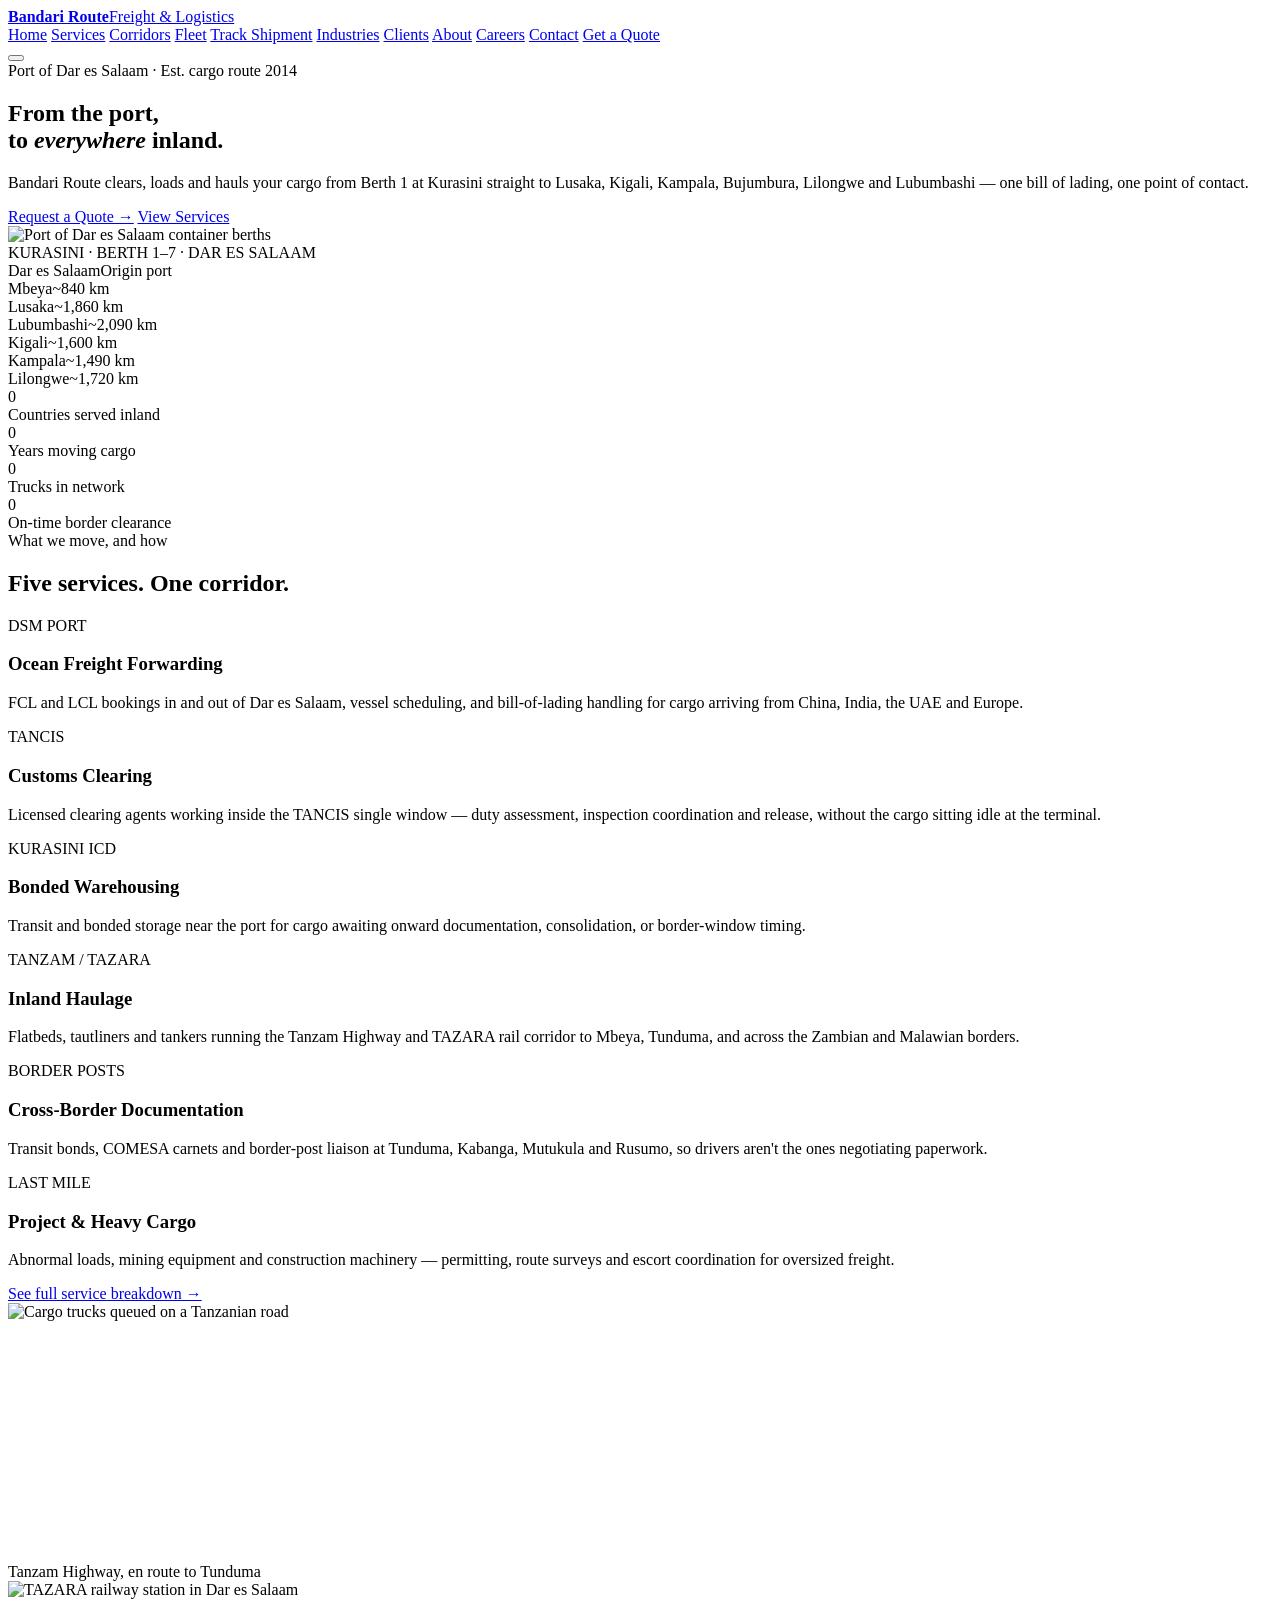
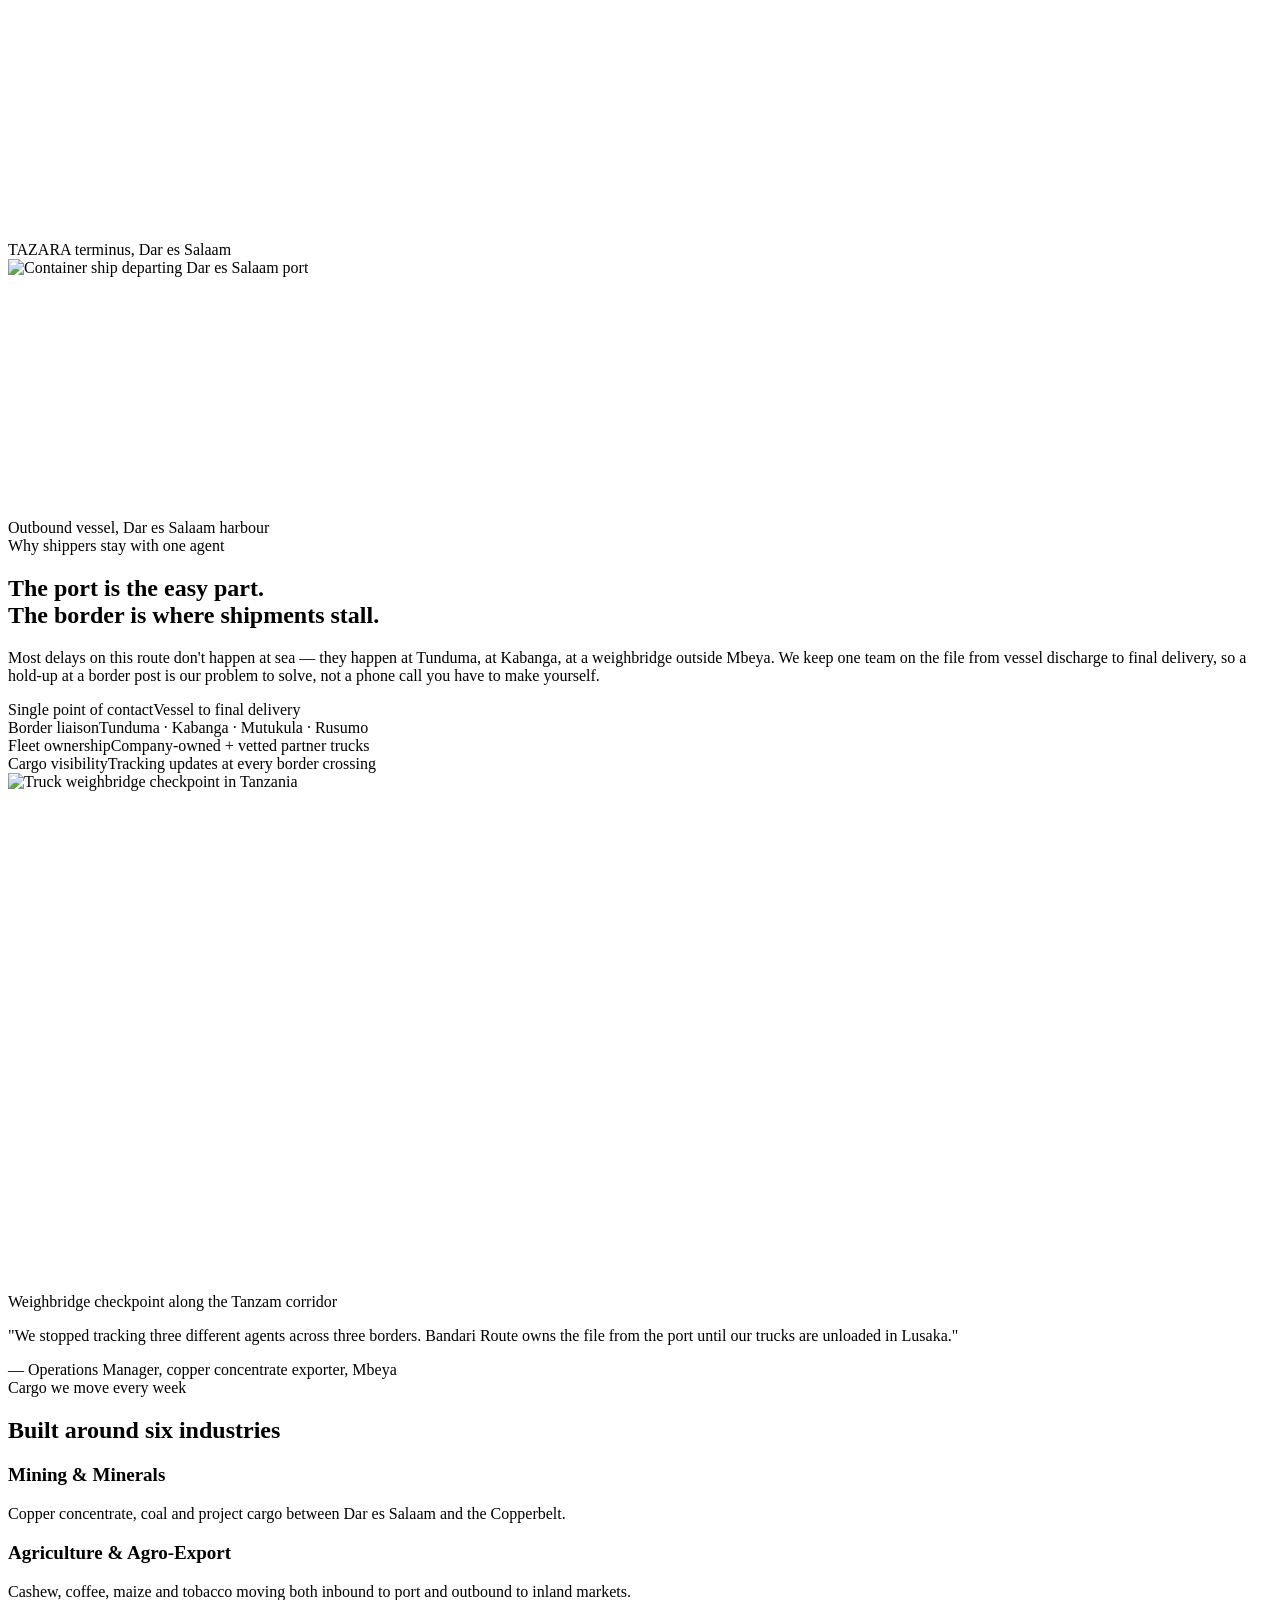
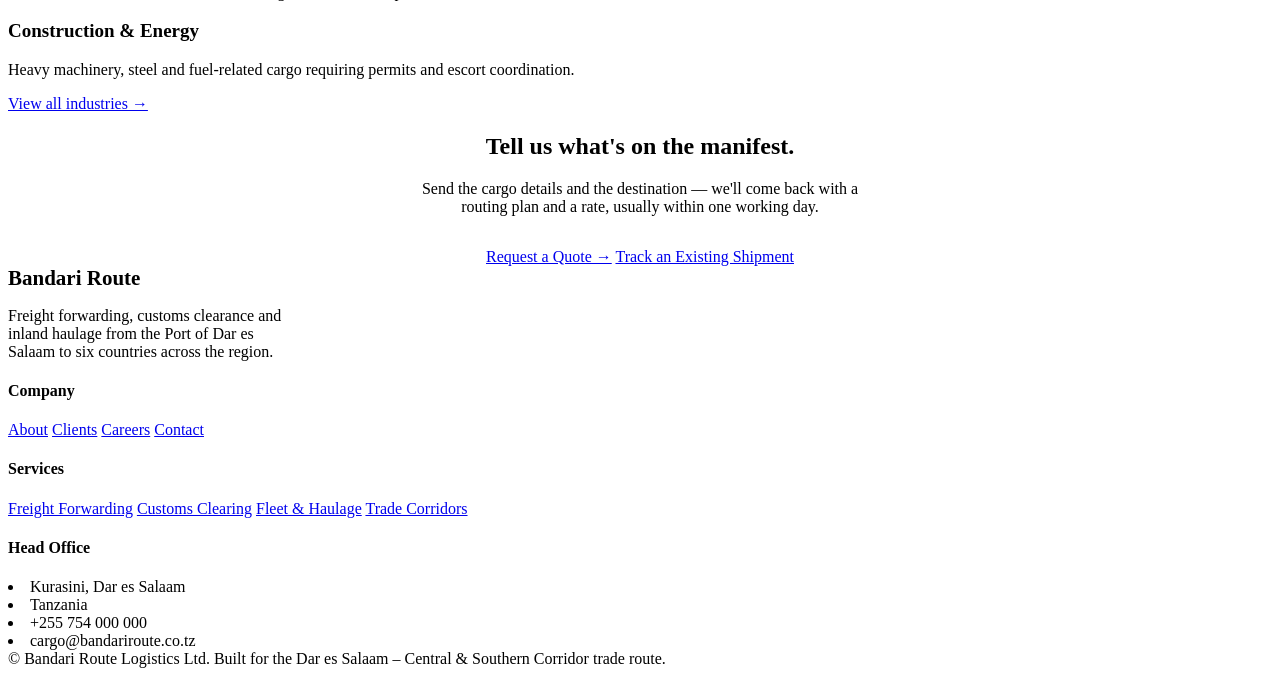
==== index.html @ 2009035c "Add files via upload" ====
<!DOCTYPE html>
<html lang="en">
<head>
<meta charset="UTF-8">
<meta name="viewport" content="width=device-width, initial-scale=1.0">
<title>Bandari Route — Freight, Customs & Inland Logistics from Dar es Salaam</title>
<meta name="description" content="Bandari Route moves cargo from the Port of Dar es Salaam to Zambia, DRC, Rwanda, Burundi, Uganda and Malawi — freight forwarding, customs clearing, warehousing and haulage.">
<link rel="preconnect" href="https://fonts.googleapis.com">
<link rel="stylesheet" href="assets/styles.css">
</head>
<body>

<header class="site-nav">
  <div class="wrap nav-inner">
    <a href="index.html" class="logo"><b>Bandari Route</b><span>Freight &amp; Logistics</span></a>
    <nav class="nav-links">
      <a href="index.html">Home</a>
      <a href="services.html">Services</a>
      <a href="corridors.html">Corridors</a>
      <a href="fleet.html">Fleet</a>
      <a href="tracking.html">Track Shipment</a>
      <a href="industries.html">Industries</a>
      <a href="clients.html">Clients</a>
      <a href="about.html">About</a>
      <a href="careers.html">Careers</a>
      <a href="contact.html">Contact</a>
      <a href="contact.html" class="nav-cta">Get a Quote</a>
    </nav>
    <button class="nav-toggle" aria-label="Menu"><span></span><span></span><span></span></button>
  </div>
</header>

<!-- HERO -->
<section class="hero dark">
  <div class="wrap">
    <div class="hero-grid">
      <div class="reveal in">
        <div class="eyebrow hero-kicker">Port of Dar es Salaam · Est. cargo route 2014</div>
        <h1>From the port,<br>to <em>everywhere</em> inland.</h1>
        <p class="hero-sub">Bandari Route clears, loads and hauls your cargo from Berth 1 at Kurasini straight to Lusaka, Kigali, Kampala, Bujumbura, Lilongwe and Lubumbashi — one bill of lading, one point of contact.</p>
        <div class="hero-actions">
          <a href="contact.html" class="btn btn-solid">Request a Quote →</a>
          <a href="services.html" class="btn">View Services</a>
        </div>
      </div>
      <div class="hero-photo reveal in">
        <img src="https://commons.wikimedia.org/wiki/Special:FilePath/Dar-es-salaam%20Port.jpg?width=1200" alt="Port of Dar es Salaam container berths">
        <div class="hero-tag">KURASINI · BERTH 1–7 · DAR ES SALAAM</div>
      </div>
    </div>
  </div>

  <!-- SIGNATURE: corridor route bar -->
  <div class="corridor">
    <div class="wrap">
      <div class="corridor-track">
        <div class="corridor-line"></div>
        <div class="corridor-fill"></div>
        <div class="corridor-stops">
          <div class="cstop origin"><span class="dot"></span><span class="city">Dar es Salaam</span><span class="km">Origin port</span></div>
          <div class="cstop"><span class="dot"></span><span class="city">Mbeya</span><span class="km">~840 km</span></div>
          <div class="cstop"><span class="dot"></span><span class="city">Lusaka</span><span class="km">~1,860 km</span></div>
          <div class="cstop"><span class="dot"></span><span class="city">Lubumbashi</span><span class="km">~2,090 km</span></div>
          <div class="cstop"><span class="dot"></span><span class="city">Kigali</span><span class="km">~1,600 km</span></div>
          <div class="cstop"><span class="dot"></span><span class="city">Kampala</span><span class="km">~1,490 km</span></div>
          <div class="cstop"><span class="dot"></span><span class="city">Lilongwe</span><span class="km">~1,720 km</span></div>
        </div>
      </div>
    </div>
  </div>
</section>

<!-- INTRO STRIP -->
<section class="bg-paper section-tight">
  <div class="wrap">
    <div class="grid-4">
      <div class="stat reveal"><div class="num"><span data-count="6">0</span></div><div class="lbl">Countries served inland</div></div>
      <div class="stat reveal"><div class="num"><span data-count="11">0</span></div><div class="lbl">Years moving cargo</div></div>
      <div class="stat reveal"><div class="num"><span data-count="180" data-suffix="+">0</span></div><div class="lbl">Trucks in network</div></div>
      <div class="stat reveal"><div class="num"><span data-count="98" data-suffix="%">0</span></div><div class="lbl">On-time border clearance</div></div>
    </div>
  </div>
</section>

<div class="wrap"><div class="hr"></div></div>

<!-- SERVICES OVERVIEW -->
<section class="bg-paper">
  <div class="wrap">
    <div class="section-head reveal">
      <div class="eyebrow">What we move, and how</div>
      <h2>Five services. One corridor.</h2>
    </div>
    <div class="grid-3">

      <div class="card reveal">
        <span class="waypoint">DSM PORT</span>
        <h3>Ocean Freight Forwarding</h3>
        <p class="mt-12">FCL and LCL bookings in and out of Dar es Salaam, vessel scheduling, and bill-of-lading handling for cargo arriving from China, India, the UAE and Europe.</p>
      </div>

      <div class="card reveal">
        <span class="waypoint">TANCIS</span>
        <h3>Customs Clearing</h3>
        <p class="mt-12">Licensed clearing agents working inside the TANCIS single window — duty assessment, inspection coordination and release, without the cargo sitting idle at the terminal.</p>
      </div>

      <div class="card reveal">
        <span class="waypoint">KURASINI ICD</span>
        <h3>Bonded Warehousing</h3>
        <p class="mt-12">Transit and bonded storage near the port for cargo awaiting onward documentation, consolidation, or border-window timing.</p>
      </div>

      <div class="card reveal">
        <span class="waypoint">TANZAM / TAZARA</span>
        <h3>Inland Haulage</h3>
        <p class="mt-12">Flatbeds, tautliners and tankers running the Tanzam Highway and TAZARA rail corridor to Mbeya, Tunduma, and across the Zambian and Malawian borders.</p>
      </div>

      <div class="card reveal">
        <span class="waypoint">BORDER POSTS</span>
        <h3>Cross-Border Documentation</h3>
        <p class="mt-12">Transit bonds, COMESA carnets and border-post liaison at Tunduma, Kabanga, Mutukula and Rusumo, so drivers aren't the ones negotiating paperwork.</p>
      </div>

      <div class="card reveal">
        <span class="waypoint">LAST MILE</span>
        <h3>Project &amp; Heavy Cargo</h3>
        <p class="mt-12">Abnormal loads, mining equipment and construction machinery — permitting, route surveys and escort coordination for oversized freight.</p>
      </div>

    </div>
    <div class="mt-48"><a href="services.html" class="btn">See full service breakdown →</a></div>
  </div>
</section>

<!-- PHOTO BAND -->
<section class="bg-night dark section-tight">
  <div class="wrap">
    <div class="grid-3">
      <div class="reveal">
        <div class="photo-frame" style="height:260px;"><img src="https://commons.wikimedia.org/wiki/Special:FilePath/Trucks%20in%20Tanzania.JPG?width=700" alt="Cargo trucks queued on a Tanzanian road"></div>
        <div class="photo-cap">Tanzam Highway, en route to Tunduma</div>
      </div>
      <div class="reveal">
        <div class="photo-frame" style="height:260px;"><img src="https://commons.wikimedia.org/wiki/Special:FilePath/TAZARA%20Dar%20es%20Salaam%20Station.jpg?width=700" alt="TAZARA railway station in Dar es Salaam"></div>
        <div class="photo-cap">TAZARA terminus, Dar es Salaam</div>
      </div>
      <div class="reveal">
        <div class="photo-frame" style="height:260px;"><img src="https://commons.wikimedia.org/wiki/Special:FilePath/A%20ship%20leaving%20Dar%20es%20salaam%20port.jpg?width=700" alt="Container ship departing Dar es Salaam port"></div>
        <div class="photo-cap">Outbound vessel, Dar es Salaam harbour</div>
      </div>
    </div>
  </div>
</section>

<!-- WHY US -->
<section class="bg-sand">
  <div class="wrap grid-2" style="align-items:center;">
    <div class="reveal">
      <div class="eyebrow">Why shippers stay with one agent</div>
      <h2 class="mt-16">The port is the easy part.<br>The border is where shipments stall.</h2>
      <p class="mt-24">Most delays on this route don't happen at sea — they happen at Tunduma, at Kabanga, at a weighbridge outside Mbeya. We keep one team on the file from vessel discharge to final delivery, so a hold-up at a border post is our problem to solve, not a phone call you have to make yourself.</p>
      <div class="dl mt-32">
        <div class="dl-row"><span class="k">Single point of contact</span><span>Vessel to final delivery</span></div>
        <div class="dl-row"><span class="k">Border liaison</span><span>Tunduma · Kabanga · Mutukula · Rusumo</span></div>
        <div class="dl-row"><span class="k">Fleet ownership</span><span>Company-owned + vetted partner trucks</span></div>
        <div class="dl-row"><span class="k">Cargo visibility</span><span>Tracking updates at every border crossing</span></div>
      </div>
    </div>
    <div class="reveal">
      <div class="photo-frame" style="height:520px;"><img src="https://commons.wikimedia.org/wiki/Special:FilePath/Truck%20scale%20in%20Tanzania.JPG?width=900" alt="Truck weighbridge checkpoint in Tanzania"></div>
      <div class="photo-cap">Weighbridge checkpoint along the Tanzam corridor</div>
    </div>
  </div>
</section>

<!-- TESTIMONIAL STRIP -->
<section class="bg-teal dark section-tight">
  <div class="wrap">
    <div class="reveal">
      <p class="quote">"We stopped tracking three different agents across three borders. Bandari Route owns the file from the port until our trucks are unloaded in Lusaka."</p>
      <div class="quote-by">— Operations Manager, copper concentrate exporter, Mbeya</div>
    </div>
  </div>
</section>

<!-- INDUSTRIES STRIP -->
<section class="bg-paper">
  <div class="wrap">
    <div class="section-head reveal">
      <div class="eyebrow">Cargo we move every week</div>
      <h2>Built around six industries</h2>
    </div>
    <div class="grid-3">
      <div class="card reveal"><h3 style="font-size:19px;">Mining &amp; Minerals</h3><p class="mt-12 small">Copper concentrate, coal and project cargo between Dar es Salaam and the Copperbelt.</p></div>
      <div class="card reveal"><h3 style="font-size:19px;">Agriculture &amp; Agro-Export</h3><p class="mt-12 small">Cashew, coffee, maize and tobacco moving both inbound to port and outbound to inland markets.</p></div>
      <div class="card reveal"><h3 style="font-size:19px;">Construction &amp; Energy</h3><p class="mt-12 small">Heavy machinery, steel and fuel-related cargo requiring permits and escort coordination.</p></div>
    </div>
    <div class="mt-32"><a href="industries.html" class="btn">View all industries →</a></div>
  </div>
</section>

<!-- CTA -->
<section class="bg-night dark">
  <div class="wrap" style="text-align:center;">
    <div class="reveal">
      <h2>Tell us what's on the manifest.</h2>
      <p class="mt-16" style="max-width:480px;margin:0 auto;">Send the cargo details and the destination — we'll come back with a routing plan and a rate, usually within one working day.</p>
      <div class="hero-actions" style="justify-content:center;margin-top:32px;">
        <a href="contact.html" class="btn btn-solid">Request a Quote →</a>
        <a href="tracking.html" class="btn">Track an Existing Shipment</a>
      </div>
    </div>
  </div>
</section>

<footer>
  <div class="wrap">
    <div class="footer-grid">
      <div>
        <b style="color:var(--paper); font-family:var(--display); font-size:21px;">Bandari Route</b>
        <p class="small mt-16" style="max-width:280px;">Freight forwarding, customs clearance and inland haulage from the Port of Dar es Salaam to six countries across the region.</p>
      </div>
      <div>
        <h4>Company</h4>
        <a href="about.html">About</a>
        <a href="clients.html">Clients</a>
        <a href="careers.html">Careers</a>
        <a href="contact.html">Contact</a>
      </div>
      <div>
        <h4>Services</h4>
        <a href="services.html">Freight Forwarding</a>
        <a href="services.html">Customs Clearing</a>
        <a href="fleet.html">Fleet &amp; Haulage</a>
        <a href="corridors.html">Trade Corridors</a>
      </div>
      <div>
        <h4>Head Office</h4>
        <li>Kurasini, Dar es Salaam</li>
        <li>Tanzania</li>
        <li>+255 754 000 000</li>
        <li>cargo@bandariroute.co.tz</li>
      </div>
    </div>
    <div class="footer-bottom">
      <span>© <span class="year"></span> Bandari Route Logistics Ltd.</span>
      <span>Built for the Dar es Salaam – Central &amp; Southern Corridor trade route.</span>
    </div>
  </div>
</footer>

<script src="assets/script.js"></script>
</body>
</html>
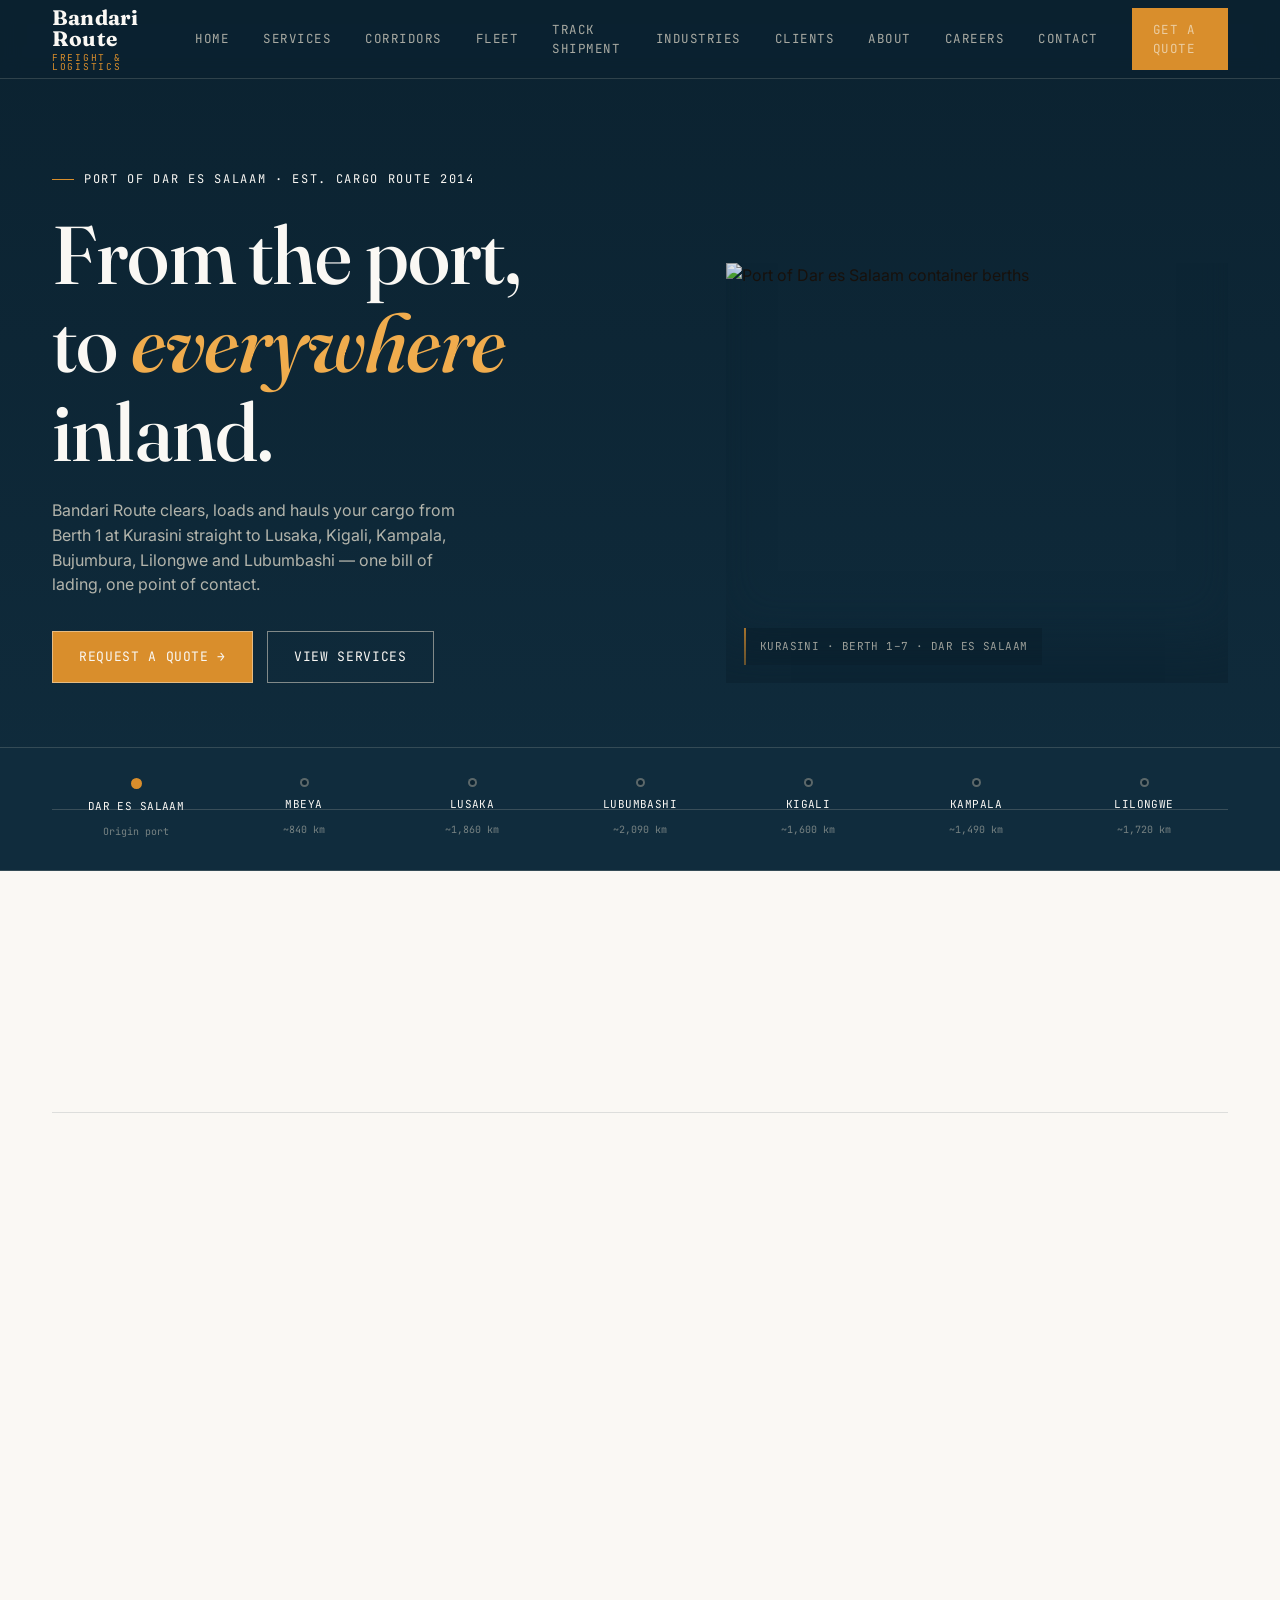
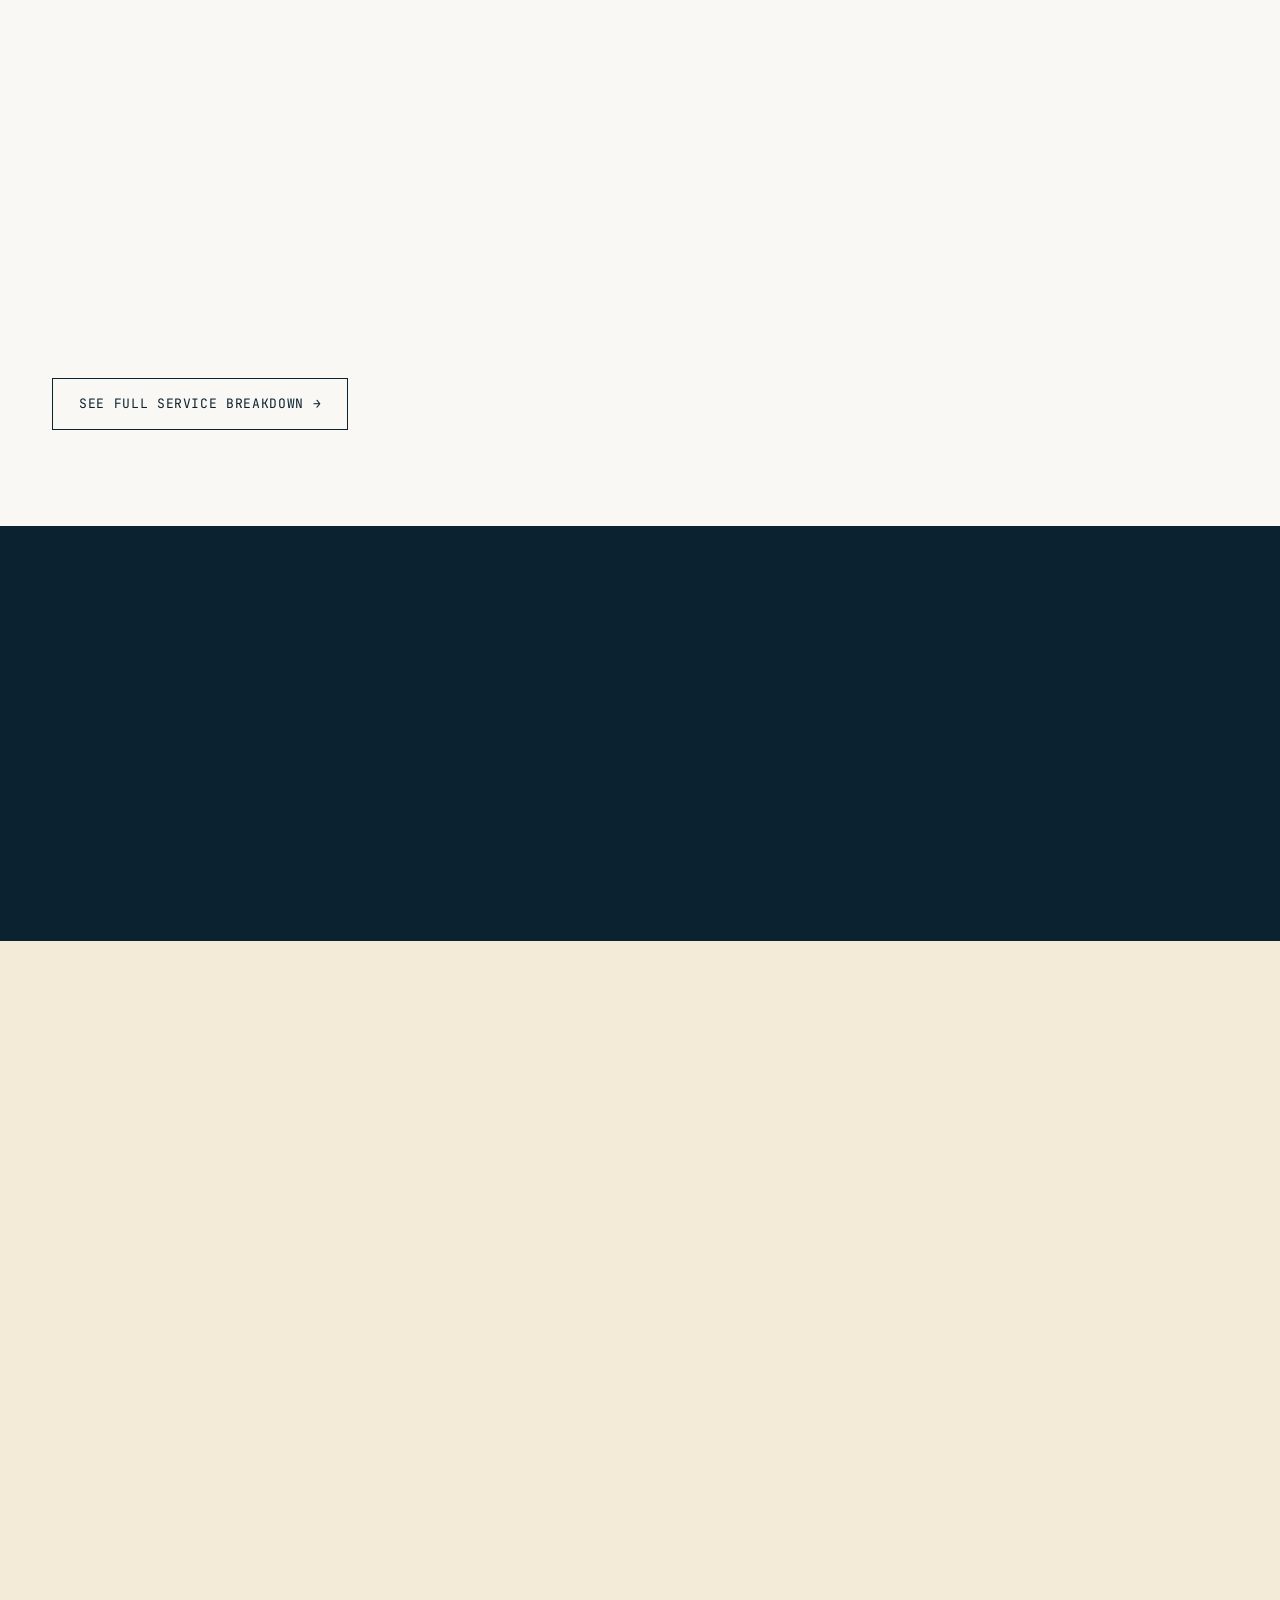
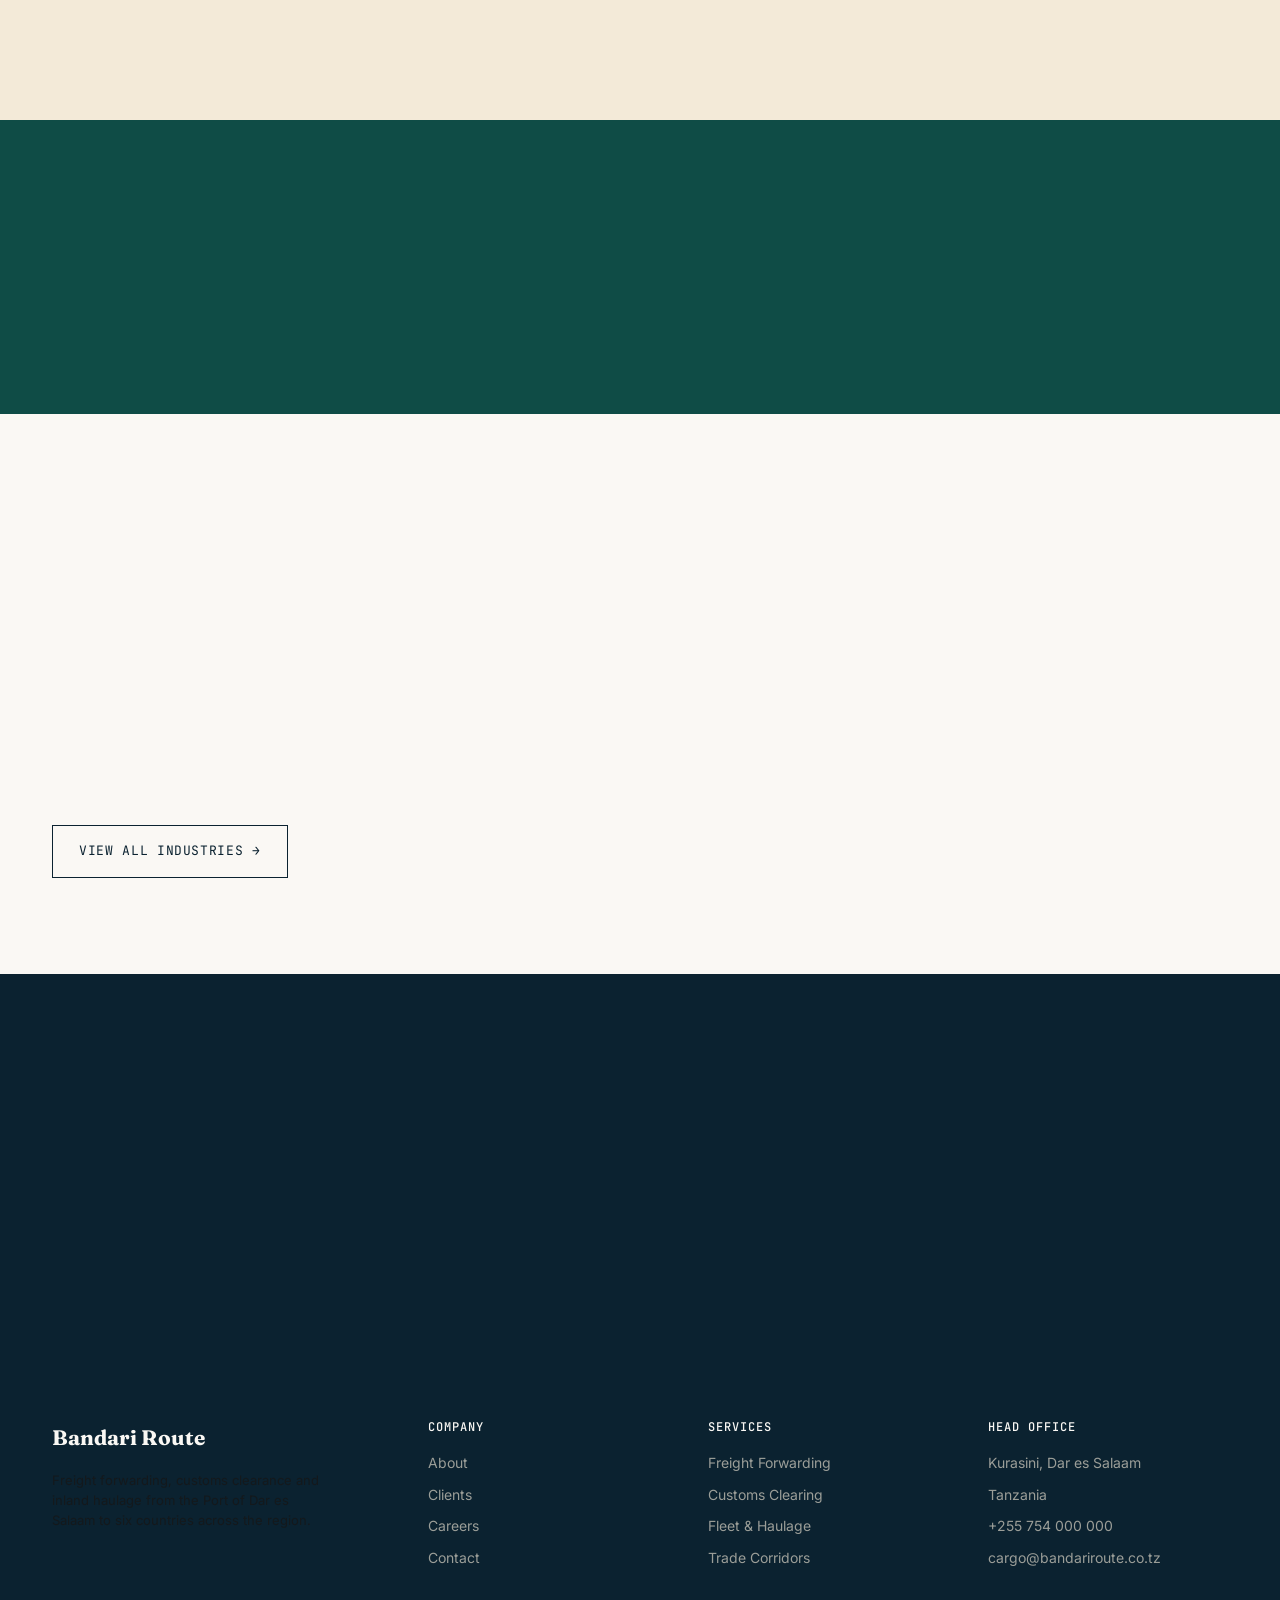
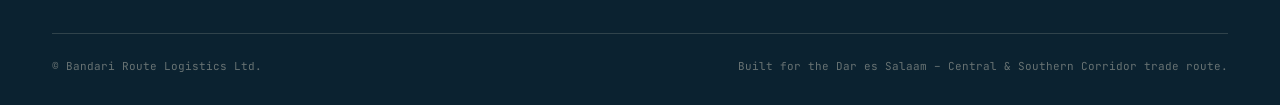
==== commit c8471c09: "Update index.html" ====
--- a/index.html
+++ b/index.html
@@ -6,7 +6,7 @@
 <title>Bandari Route — Freight, Customs & Inland Logistics from Dar es Salaam</title>
 <meta name="description" content="Bandari Route moves cargo from the Port of Dar es Salaam to Zambia, DRC, Rwanda, Burundi, Uganda and Malawi — freight forwarding, customs clearing, warehousing and haulage.">
 <link rel="preconnect" href="https://fonts.googleapis.com">
-<link rel="stylesheet" href="assets/styles.css">
+<link rel="stylesheet" href="styles.css">
 </head>
 <body>
 
--- a/styles.css
+++ b/styles.css
@@ -0,0 +1,293 @@
+/* ============================================================
+   BANDARI ROUTE — design tokens
+   Palette: night indigo / deep teal / sun ochre / rust / sand
+   ============================================================ */
+
+@import url('https://fonts.googleapis.com/css2?family=Fraunces:opsz,wght,SOFT@9..144,300..700,0..100&family=Inter:wght@400;500;600;700&family=JetBrains+Mono:wght@400;500;600&display=swap');
+
+:root{
+  --night:        #0B2230;
+  --night-2:      #102C3D;
+  --teal:         #0F4C46;
+  --teal-light:   #1C7C74;
+  --ochre:        #D98E2C;
+  --ochre-light:  #F0AC4D;
+  --rust:         #B6491F;
+  --sand:         #F3EAD8;
+  --paper:        #FAF8F4;
+  --ink:          #1A1410;
+  --ink-soft:     rgba(26,20,16,.62);
+  --line:         rgba(11,34,48,.12);
+  --line-dark:    rgba(243,234,216,.16);
+
+  --display: 'Fraunces', serif;
+  --body: 'Inter', sans-serif;
+  --mono: 'JetBrains Mono', monospace;
+
+  --container: 1240px;
+  --radius: 2px;
+}
+
+*{ box-sizing:border-box; margin:0; padding:0; }
+html{ scroll-behavior:smooth; }
+body{
+  font-family:var(--body);
+  color:var(--ink);
+  background:var(--paper);
+  line-height:1.55;
+  -webkit-font-smoothing:antialiased;
+  overflow-x:hidden;
+}
+img{ max-width:100%; display:block; }
+a{ color:inherit; text-decoration:none; }
+ul{ list-style:none; }
+
+@media (prefers-reduced-motion: reduce){
+  *{ animation-duration:.01ms !important; animation-iteration-count:1 !important; transition-duration:.01ms !important; scroll-behavior:auto !important; }
+}
+
+.wrap{ max-width:var(--container); margin:0 auto; padding:0 32px; }
+@media (max-width:768px){ .wrap{ padding:0 20px; } }
+
+.eyebrow{
+  font-family:var(--mono);
+  font-size:12px;
+  letter-spacing:.14em;
+  text-transform:uppercase;
+  color:var(--ochre);
+  display:flex; align-items:center; gap:10px;
+}
+.eyebrow::before{ content:''; width:22px; height:1px; background:var(--ochre); display:inline-block; }
+
+h1,h2,h3,h4{ font-family:var(--display); font-weight:600; letter-spacing:-.01em; color:var(--night); line-height:1.08; }
+.dark h1,.dark h2,.dark h3,.dark h4{ color:var(--paper); }
+
+h1{ font-size:clamp(40px,6.4vw,84px); font-weight:500; }
+h2{ font-size:clamp(30px,3.6vw,48px); }
+h3{ font-size:clamp(20px,2.2vw,26px); }
+
+p{ color:var(--ink-soft); }
+.dark p{ color:rgba(243,234,216,.72); }
+
+.btn{
+  font-family:var(--mono);
+  font-size:13px;
+  letter-spacing:.05em;
+  text-transform:uppercase;
+  display:inline-flex; align-items:center; gap:10px;
+  padding:15px 26px;
+  border:1px solid var(--night);
+  color:var(--night);
+  background:transparent;
+  cursor:pointer;
+  transition:.25s ease;
+  white-space:nowrap;
+}
+.btn:hover{ background:var(--night); color:var(--paper); }
+.btn-solid{ background:var(--ochre); border-color:var(--ochre); color:var(--night); }
+.btn-solid:hover{ background:var(--ochre-light); border-color:var(--ochre-light); color:var(--night); }
+.dark .btn{ border-color:rgba(243,234,216,.5); color:var(--paper); }
+.dark .btn:hover{ background:var(--paper); color:var(--night); }
+
+/* ============================ NAV ============================ */
+header.site-nav{
+  position:fixed; top:0; left:0; right:0; z-index:100;
+  background:rgba(11,34,48,.92);
+  backdrop-filter:blur(10px);
+  border-bottom:1px solid var(--line-dark);
+}
+.nav-inner{ display:flex; align-items:center; justify-content:space-between; height:78px; }
+.logo{ display:flex; flex-direction:column; line-height:1; }
+.logo b{ font-family:var(--display); font-size:21px; color:var(--paper); letter-spacing:.01em; }
+.logo span{ font-family:var(--mono); font-size:9.5px; letter-spacing:.18em; color:var(--ochre); text-transform:uppercase; margin-top:4px; }
+.nav-links{ display:flex; gap:34px; align-items:center; }
+.nav-links a{
+  font-family:var(--mono); font-size:12.5px; letter-spacing:.04em; text-transform:uppercase;
+  color:rgba(243,234,216,.68);
+  transition:.2s;
+  position:relative;
+}
+.nav-links a:hover, .nav-links a.active{ color:var(--ochre); }
+.nav-links a.active::after{ content:''; position:absolute; bottom:-20px; left:0; right:0; height:2px; background:var(--ochre); }
+.nav-cta{
+  font-family:var(--mono); font-size:12px; letter-spacing:.05em; text-transform:uppercase;
+  padding:11px 20px; background:var(--ochre); color:var(--night); border:1px solid var(--ochre);
+}
+.nav-toggle{ display:none; flex-direction:column; gap:5px; cursor:pointer; background:none; border:none; }
+.nav-toggle span{ width:24px; height:2px; background:var(--paper); }
+
+@media (max-width:980px){
+  .nav-links{
+    position:fixed; top:78px; left:0; right:0; bottom:0;
+    background:var(--night); flex-direction:column; align-items:flex-start;
+    padding:36px 28px; gap:26px; transform:translateX(100%); transition:.3s ease;
+    overflow-y:auto;
+  }
+  .nav-links.open{ transform:translateX(0); }
+  .nav-links a{ font-size:16px; }
+  .nav-toggle{ display:flex; }
+  .nav-cta{ display:none; }
+}
+
+/* ============================ HERO ============================ */
+.hero{
+  background:linear-gradient(180deg, var(--night) 0%, var(--night-2) 100%);
+  padding:170px 0 0;
+  position:relative;
+}
+.hero-grid{ display:grid; grid-template-columns:1.1fr .9fr; gap:60px; align-items:end; padding-bottom:64px; }
+@media (max-width:980px){ .hero-grid{ grid-template-columns:1fr; padding-bottom:40px; } }
+.hero-kicker{ color:var(--paper); }
+.hero h1{ margin-top:22px; max-width:620px; }
+.hero h1 em{ font-style:italic; color:var(--ochre-light); }
+.hero-sub{ max-width:420px; margin-top:22px; color:rgba(243,234,216,.7); font-size:16px; }
+.hero-actions{ display:flex; gap:14px; margin-top:34px; flex-wrap:wrap; }
+.hero-photo{ position:relative; }
+.hero-photo img{ width:100%; height:420px; object-fit:cover; filter:saturate(1.05) contrast(1.03); }
+.hero-photo::after{ content:''; position:absolute; inset:0; box-shadow:inset 0 -60px 60px -20px rgba(11,34,48,.7); }
+.hero-tag{
+  position:absolute; left:18px; bottom:18px; background:rgba(11,34,48,.85); backdrop-filter:blur(6px);
+  padding:10px 14px; font-family:var(--mono); font-size:11px; color:var(--sand); letter-spacing:.04em;
+  border-left:2px solid var(--ochre);
+}
+
+/* ===================== SIGNATURE: CORRIDOR BAR ===================== */
+.corridor{ background:var(--night-2); border-top:1px solid var(--line-dark); border-bottom:1px solid var(--line-dark); padding:30px 0; overflow:hidden; }
+.corridor-track{ display:flex; align-items:center; position:relative; }
+.corridor-line{ position:absolute; left:0; right:0; top:50%; height:1px; background:rgba(243,234,216,.18); }
+.corridor-fill{ position:absolute; left:0; top:50%; height:1px; background:var(--ochre); width:0%; transition:width 1.8s cubic-bezier(.4,0,.2,1); }
+.corridor-stops{ display:flex; justify-content:space-between; width:100%; position:relative; }
+.cstop{ display:flex; flex-direction:column; align-items:center; gap:9px; flex:1; text-align:center; }
+.cstop .dot{ width:9px; height:9px; border-radius:50%; background:var(--night); border:2px solid rgba(243,234,216,.35); z-index:2; transition:.4s; }
+.cstop.origin .dot{ background:var(--ochre); border-color:var(--ochre); width:11px; height:11px; }
+.cstop .city{ font-family:var(--mono); font-size:11px; letter-spacing:.04em; color:var(--paper); text-transform:uppercase; }
+.cstop .km{ font-family:var(--mono); font-size:10px; color:rgba(243,234,216,.45); }
+.corridor.in-view .dot{ background:var(--ochre); border-color:var(--ochre); }
+.corridor.in-view .corridor-fill{ width:100%; }
+
+@media (max-width:768px){
+  .corridor-stops{ overflow-x:auto; gap:30px; padding-bottom:6px; }
+  .cstop{ min-width:74px; }
+}
+
+/* ============================ SECTIONS ============================ */
+section{ padding:96px 0; }
+.section-tight{ padding:64px 0; }
+.section-head{ max-width:640px; margin-bottom:56px; }
+.section-head h2{ margin-top:16px; }
+.bg-sand{ background:var(--sand); }
+.bg-night{ background:var(--night); }
+.bg-teal{ background:var(--teal); }
+.bg-paper{ background:var(--paper); }
+
+/* waypoint marker (replaces generic 01/02/03 — these are literal route markers) */
+.waypoint{
+  font-family:var(--mono); font-size:11px; color:var(--ochre); letter-spacing:.05em;
+  border:1px solid var(--ochre); padding:3px 8px; display:inline-block; margin-bottom:14px;
+}
+
+/* card */
+.card{ background:var(--paper); border:1px solid var(--line); padding:34px 28px; transition:.3s; }
+.card:hover{ border-color:var(--ochre); transform:translateY(-4px); }
+.dark .card{ background:var(--night-2); border-color:var(--line-dark); }
+.dark .card:hover{ border-color:var(--ochre); }
+
+.grid-3{ display:grid; grid-template-columns:repeat(3,1fr); gap:24px; }
+.grid-2{ display:grid; grid-template-columns:1fr 1fr; gap:24px; }
+.grid-4{ display:grid; grid-template-columns:repeat(4,1fr); gap:20px; }
+@media (max-width:980px){ .grid-3,.grid-4{ grid-template-columns:1fr 1fr; } .grid-2{ grid-template-columns:1fr; } }
+@media (max-width:620px){ .grid-3,.grid-4{ grid-template-columns:1fr; } }
+
+.stat{ border-top:2px solid var(--ochre); padding-top:16px; }
+.stat .num{ font-family:var(--display); font-size:46px; color:var(--night); }
+.dark .stat .num{ color:var(--paper); }
+.stat .lbl{ font-family:var(--mono); font-size:11.5px; color:var(--ink-soft); letter-spacing:.03em; text-transform:uppercase; margin-top:6px; }
+.dark .stat .lbl{ color:rgba(243,234,216,.55); }
+
+.photo-frame{ position:relative; overflow:hidden; }
+.photo-frame img{ width:100%; height:100%; object-fit:cover; transition:transform .6s ease; }
+.photo-frame:hover img{ transform:scale(1.05); }
+.photo-cap{ font-family:var(--mono); font-size:10.5px; color:var(--ink-soft); margin-top:10px; letter-spacing:.02em; }
+
+/* reveal on scroll */
+.reveal{ opacity:0; transform:translateY(22px); transition:opacity .7s ease, transform .7s ease; }
+.reveal.in{ opacity:1; transform:none; }
+
+/* divider */
+.hr{ height:1px; background:var(--line); margin:0; }
+.dark .hr, .bg-night .hr, .bg-teal .hr{ background:var(--line-dark); }
+
+/* table-ish list */
+.dl{ border-top:1px solid var(--line); }
+.dl-row{ display:flex; justify-content:space-between; gap:20px; padding:18px 0; border-bottom:1px solid var(--line); }
+.dl-row .k{ font-family:var(--mono); font-size:12px; color:var(--ink-soft); text-transform:uppercase; letter-spacing:.04em; }
+
+/* pill */
+.pill{ font-family:var(--mono); font-size:10.5px; letter-spacing:.04em; text-transform:uppercase; padding:4px 10px; border:1px solid var(--line); color:var(--ink-soft); }
+.dark .pill{ border-color:var(--line-dark); color:rgba(243,234,216,.6); }
+
+/* FOOTER */
+footer{ background:var(--night); padding:72px 0 30px; }
+.footer-grid{ display:grid; grid-template-columns:1.4fr 1fr 1fr 1fr; gap:40px; }
+@media (max-width:768px){ .footer-grid{ grid-template-columns:1fr 1fr; } }
+.footer-grid h4{ color:var(--paper); font-family:var(--mono); font-size:12px; letter-spacing:.08em; text-transform:uppercase; margin-bottom:18px; font-weight:500; }
+.footer-grid a, .footer-grid li{ color:rgba(243,234,216,.62); font-size:14px; margin-bottom:10px; display:block; }
+.footer-grid a:hover{ color:var(--ochre); }
+.footer-bottom{ display:flex; justify-content:space-between; align-items:center; margin-top:54px; padding-top:24px; border-top:1px solid var(--line-dark); font-family:var(--mono); font-size:11px; color:rgba(243,234,216,.4); flex-wrap:wrap; gap:10px; }
+
+/* form */
+.form-row{ display:grid; grid-template-columns:1fr 1fr; gap:18px; margin-bottom:18px; }
+@media (max-width:620px){ .form-row{ grid-template-columns:1fr; } }
+.field label{ display:block; font-family:var(--mono); font-size:11px; letter-spacing:.05em; text-transform:uppercase; color:var(--ink-soft); margin-bottom:8px; }
+.dark .field label{ color:rgba(243,234,216,.55); }
+.field input, .field select, .field textarea{
+  width:100%; background:transparent; border:1px solid var(--line); padding:13px 14px;
+  font-family:var(--body); font-size:14px; color:var(--ink); outline:none; transition:.2s;
+}
+.dark .field input, .dark .field select, .dark .field textarea{ border-color:var(--line-dark); color:var(--paper); }
+.field input:focus, .field select:focus, .field textarea:focus{ border-color:var(--ochre); }
+.field textarea{ resize:vertical; min-height:120px; }
+
+/* page header (sub pages) */
+.page-head{ background:var(--night); padding:160px 0 70px; }
+.page-head .eyebrow{ margin-bottom:18px; }
+.crumb{ font-family:var(--mono); font-size:11px; color:rgba(243,234,216,.4); letter-spacing:.05em; margin-top:14px; }
+.crumb span{ color:var(--ochre); }
+
+/* tracking widget */
+.track-box{ background:var(--night-2); border:1px solid var(--line-dark); padding:40px; }
+.track-input{ display:flex; gap:12px; flex-wrap:wrap; }
+.track-input input{ flex:1; min-width:220px; background:transparent; border:1px solid var(--line-dark); padding:16px; font-family:var(--mono); color:var(--paper); font-size:14px; }
+.track-result{ margin-top:34px; display:none; }
+.track-result.show{ display:block; }
+.tstep{ display:flex; gap:16px; padding:16px 0; border-bottom:1px solid var(--line-dark); align-items:flex-start; }
+.tstep .dot2{ width:10px; height:10px; border-radius:50%; background:var(--ochre); margin-top:5px; flex-shrink:0; }
+.tstep .dot2.pending{ background:rgba(243,234,216,.25); }
+.tstep h5{ font-family:var(--mono); color:var(--paper); font-size:13px; letter-spacing:.03em; text-transform:uppercase; }
+.tstep p{ font-size:13px; margin-top:4px; }
+
+/* logos strip */
+.logo-strip{ display:flex; flex-wrap:wrap; gap:36px; align-items:center; justify-content:space-between; }
+.logo-strip span{ font-family:var(--mono); font-size:13px; letter-spacing:.08em; text-transform:uppercase; color:var(--ink-soft); opacity:.55; }
+
+/* quote / testimonial */
+.quote{ font-family:var(--display); font-size:clamp(20px,2.6vw,30px); font-style:italic; color:var(--night); line-height:1.4; max-width:780px; }
+.dark .quote{ color:var(--paper); }
+.quote-by{ font-family:var(--mono); font-size:12px; text-transform:uppercase; letter-spacing:.04em; margin-top:22px; color:var(--ink-soft); }
+
+/* timeline (about) */
+.tl{ border-left:1px solid var(--line); margin-left:6px; }
+.tl-item{ position:relative; padding:0 0 48px 36px; }
+.tl-item::before{ content:''; position:absolute; left:-5px; top:4px; width:9px; height:9px; border-radius:50%; background:var(--ochre); }
+.tl-year{ font-family:var(--mono); font-size:13px; color:var(--ochre); letter-spacing:.04em; }
+
+/* job listing */
+.job{ display:flex; justify-content:space-between; align-items:center; padding:26px 0; border-bottom:1px solid var(--line); gap:20px; flex-wrap:wrap; }
+.job h4{ font-weight:500; }
+.job .meta{ display:flex; gap:14px; margin-top:6px; flex-wrap:wrap; }
+
+/* utility */
+.mt-8{margin-top:8px;} .mt-12{margin-top:12px;} .mt-16{margin-top:16px;} .mt-24{margin-top:24px;} .mt-32{margin-top:32px;} .mt-48{margin-top:48px;} .mt-64{margin-top:64px;}
+.flex{display:flex;} .items-center{align-items:center;} .gap-12{gap:12px;} .gap-20{gap:20px;}
+.text-right{text-align:right;}
+.small{ font-size:13px; }
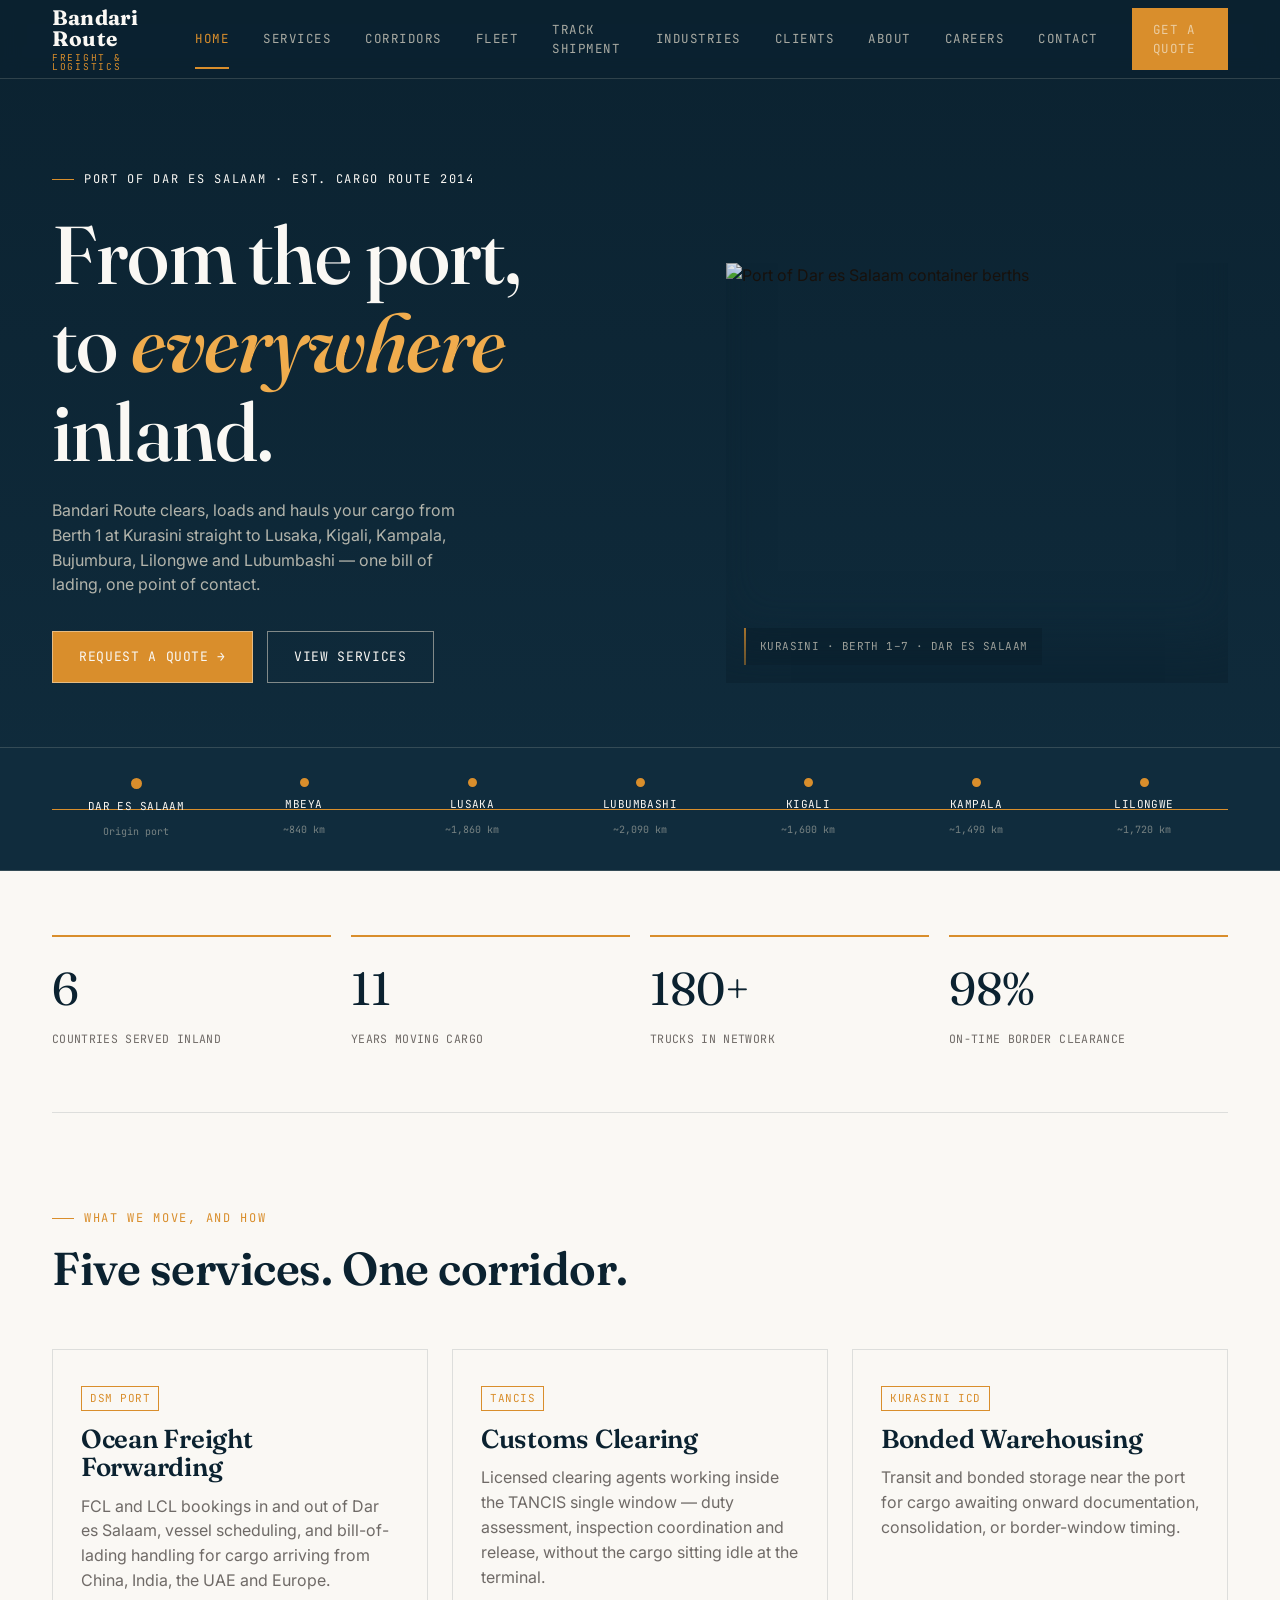
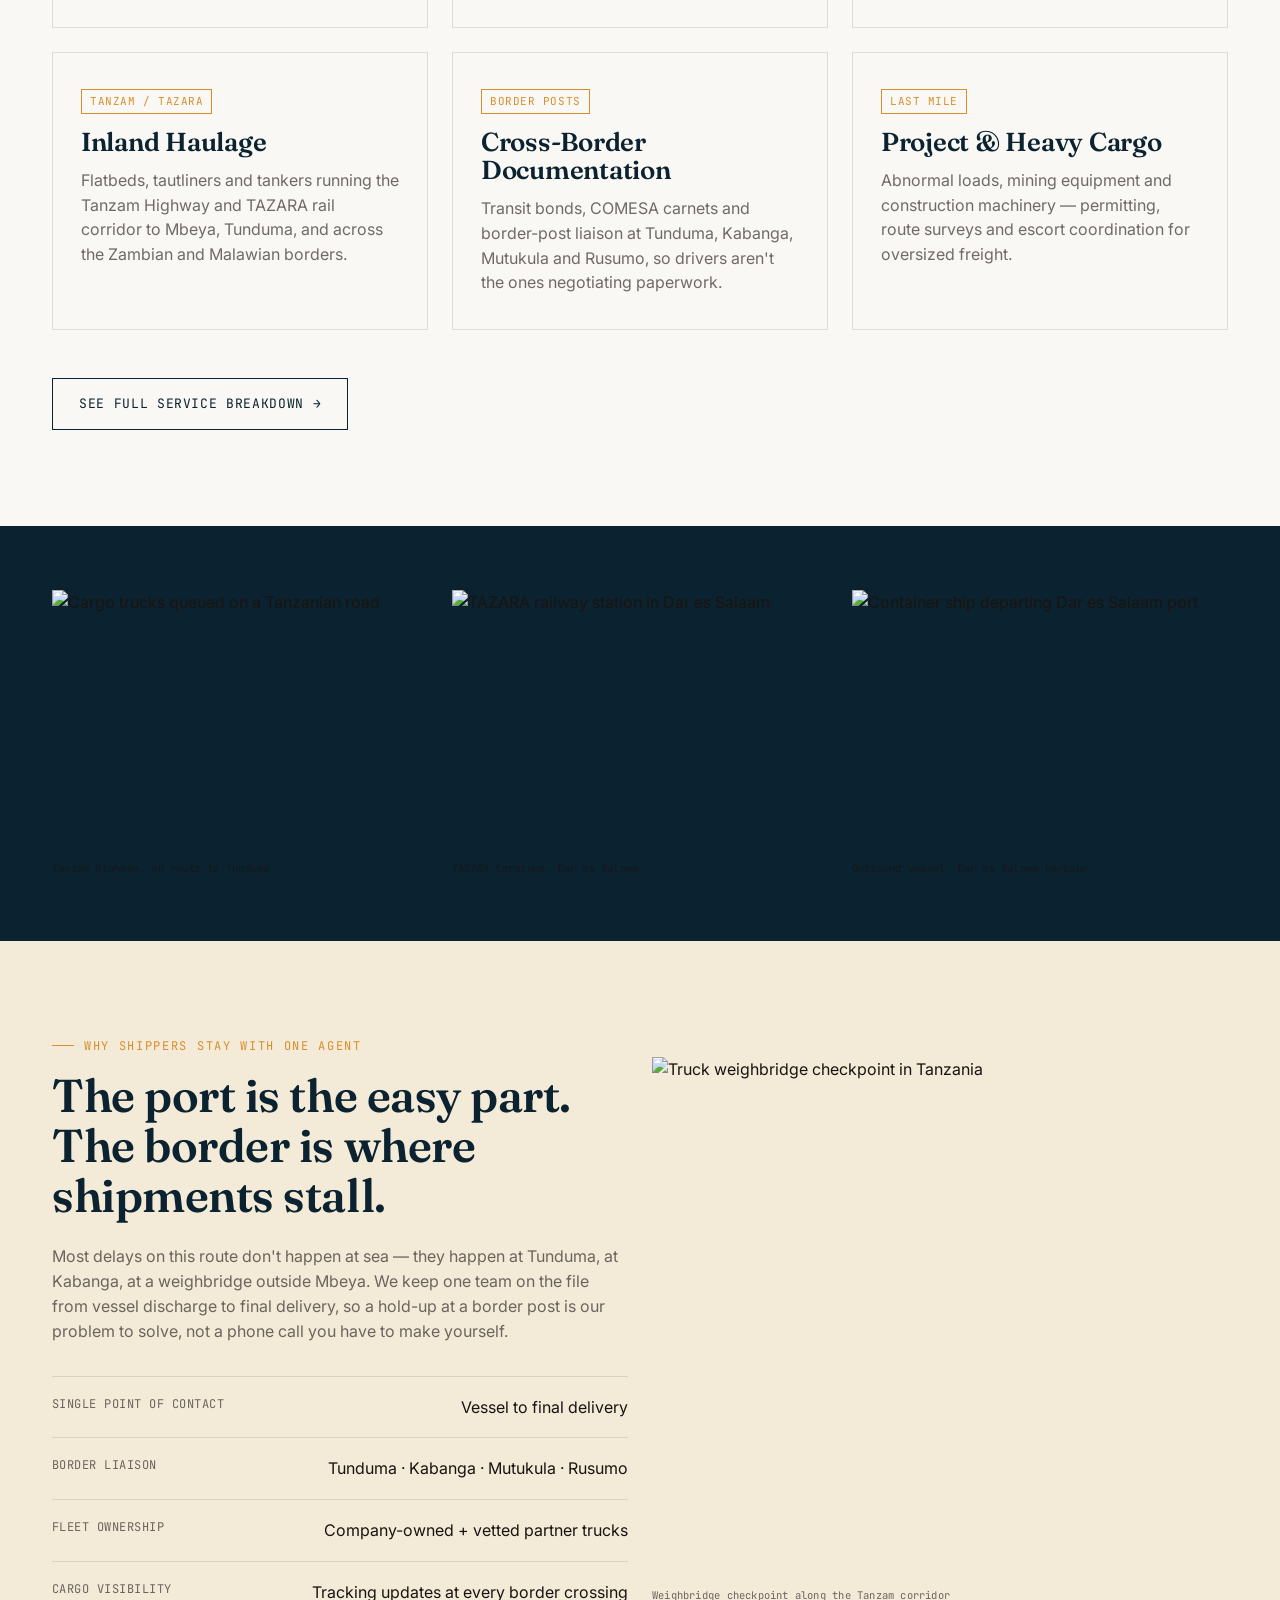
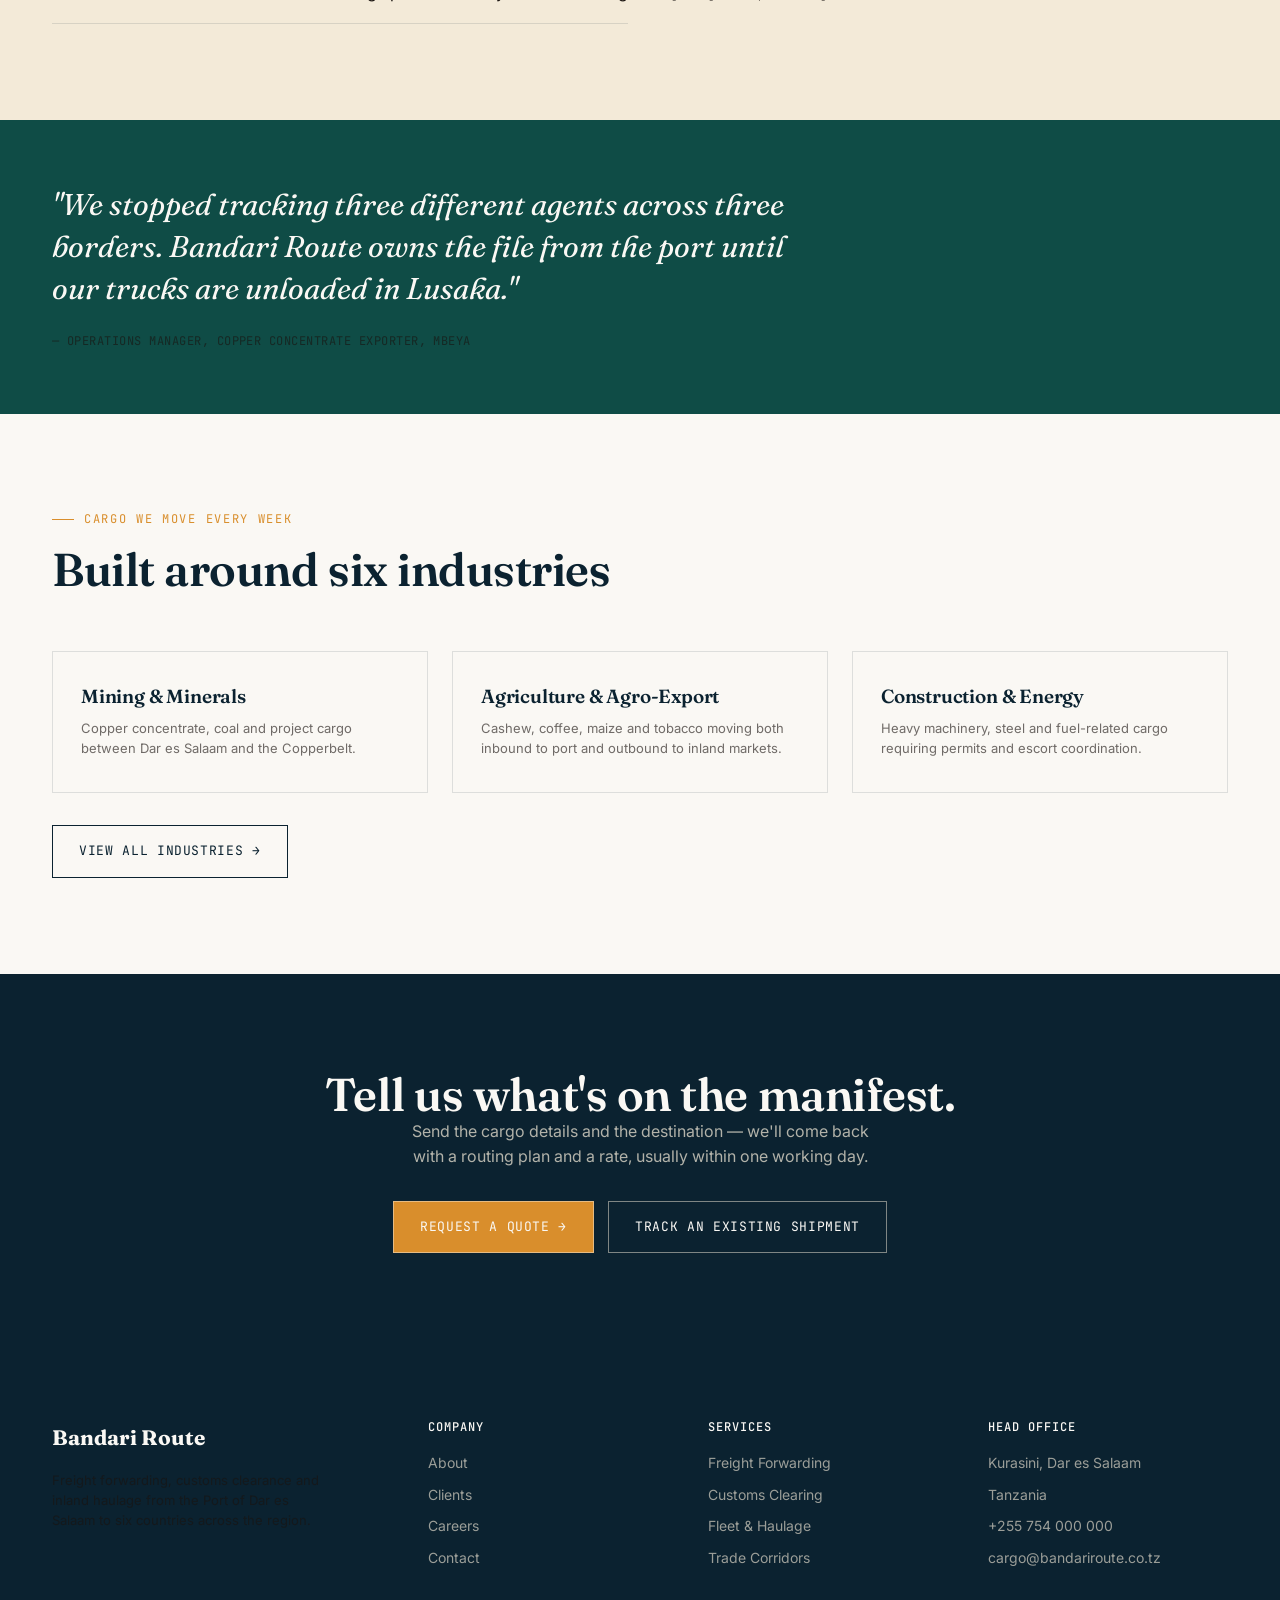
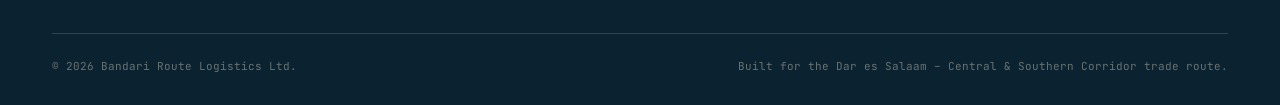
==== commit 07ebebda: "Update script source path in index.html" ====
--- a/index.html
+++ b/index.html
@@ -251,6 +251,6 @@
   </div>
 </footer>
 
-<script src="assets/script.js"></script>
+<script src="script.js"></script>
 </body>
 </html>
